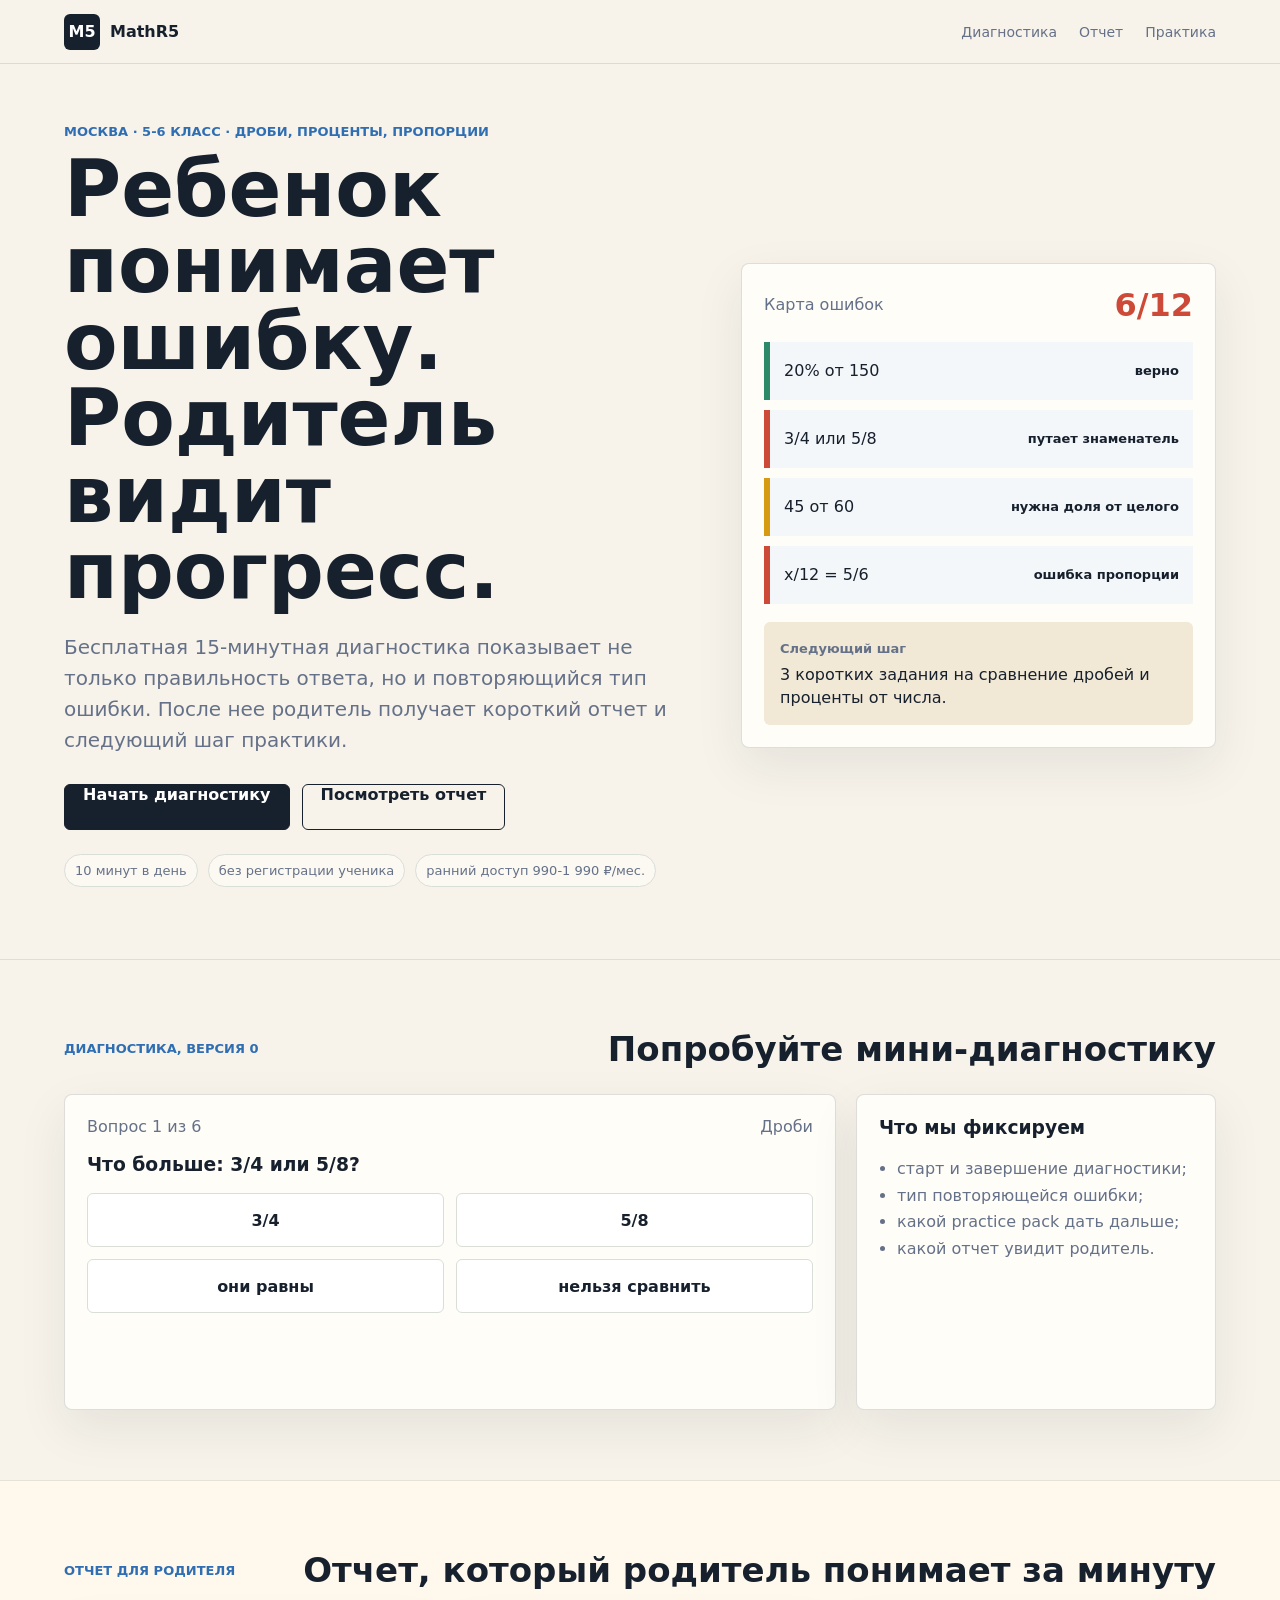
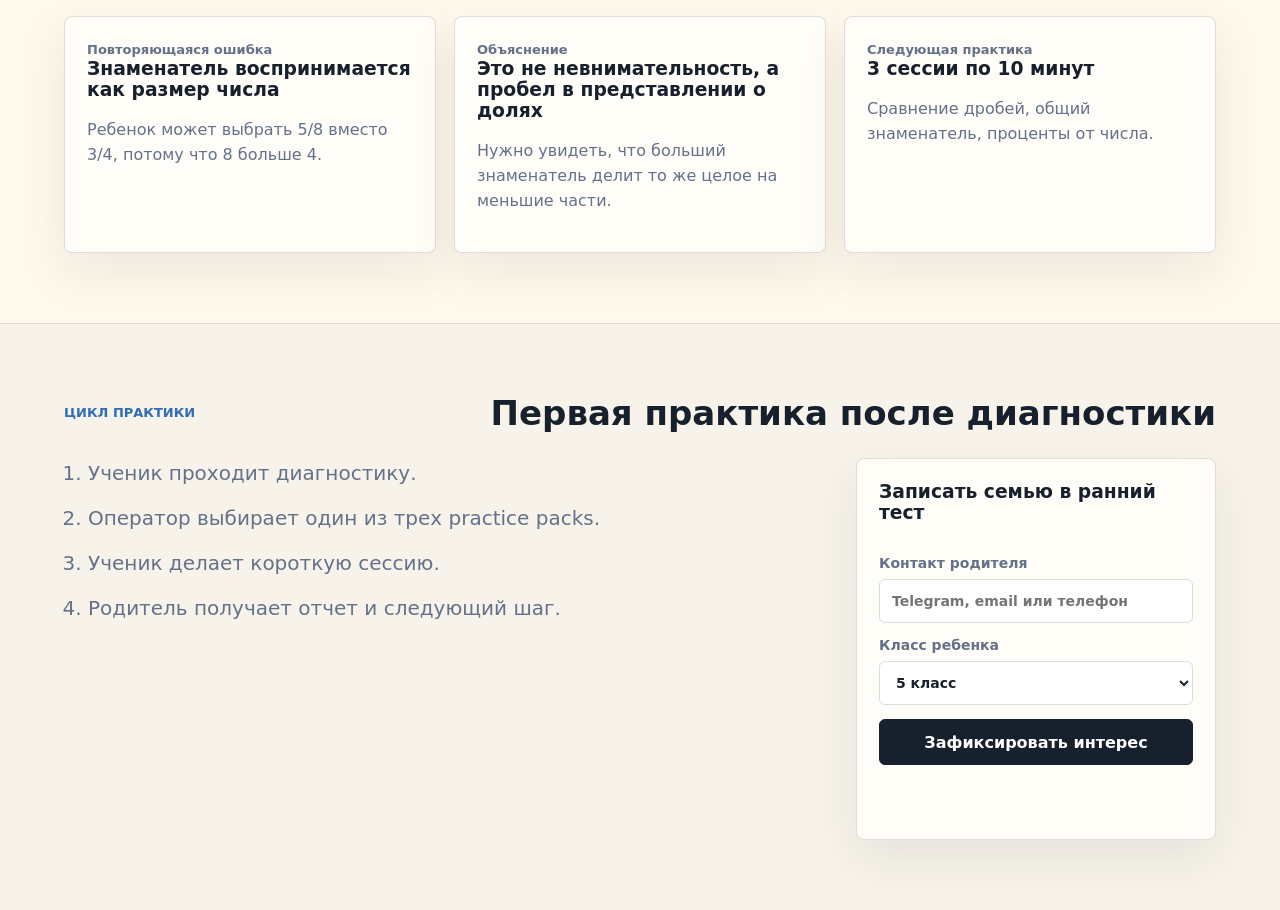
==== index.html @ 2b691938 "Create MathR5 GitHub Pages prototype" ====
<!doctype html>
<html lang="ru">
  <head>
    <meta charset="utf-8" />
    <meta name="viewport" content="width=device-width, initial-scale=1" />
    <title>MathR5 | Диагностика математики 5-6 класс</title>
    <link rel="stylesheet" href="./styles.css" />
  </head>
  <body>
    <header class="topbar">
      <div class="brand">
        <span class="brand-mark">М5</span>
        <span>MathR5</span>
      </div>
      <nav aria-label="Навигация">
        <a href="#diagnostic">Диагностика</a>
        <a href="#report">Отчет</a>
        <a href="#practice">Практика</a>
      </nav>
    </header>

    <main>
      <section class="hero">
        <div class="hero-copy">
          <p class="eyebrow">Москва · 5-6 класс · дроби, проценты, пропорции</p>
          <h1>Ребенок понимает ошибку. Родитель видит прогресс.</h1>
          <p class="lead">
            Бесплатная 15-минутная диагностика показывает не только правильность ответа,
            но и повторяющийся тип ошибки. После нее родитель получает короткий отчет
            и следующий шаг практики.
          </p>
          <div class="actions">
            <a class="button primary" href="#diagnostic">Начать диагностику</a>
            <a class="button secondary" href="#report">Посмотреть отчет</a>
          </div>
          <div class="trust-row" aria-label="Ключевые условия">
            <span>10 минут в день</span>
            <span>без регистрации ученика</span>
            <span>ранний доступ 990-1 990 ₽/мес.</span>
          </div>
        </div>

        <div class="product-visual" aria-label="Пример карты ошибок">
          <div class="visual-header">
            <span>Карта ошибок</span>
            <strong>6/12</strong>
          </div>
          <div class="skill-map">
            <div class="skill-row strong">
              <span>20% от 150</span>
              <b>верно</b>
            </div>
            <div class="skill-row weak">
              <span>3/4 или 5/8</span>
              <b>путает знаменатель</b>
            </div>
            <div class="skill-row medium">
              <span>45 от 60</span>
              <b>нужна доля от целого</b>
            </div>
            <div class="skill-row weak">
              <span>x/12 = 5/6</span>
              <b>ошибка пропорции</b>
            </div>
          </div>
          <div class="mini-report">
            <span>Следующий шаг</span>
            <p>3 коротких задания на сравнение дробей и проценты от числа.</p>
          </div>
        </div>
      </section>

      <section class="band" id="diagnostic">
        <div class="section-head">
          <p class="eyebrow">Диагностика, версия 0</p>
          <h2>Попробуйте мини-диагностику</h2>
        </div>
        <div class="diagnostic-shell">
          <div class="question-panel">
            <div class="progress">
              <span id="stepLabel">Вопрос 1 из 6</span>
              <span id="topicLabel">Дроби</span>
            </div>
            <h3 id="questionText">Что больше: 3/4 или 5/8?</h3>
            <div id="answers" class="answers" aria-label="Варианты ответа"></div>
            <div id="feedback" class="feedback" aria-live="polite"></div>
          </div>
          <aside class="diagnostic-side">
            <h3>Что мы фиксируем</h3>
            <ul>
              <li>старт и завершение диагностики;</li>
              <li>тип повторяющейся ошибки;</li>
              <li>какой practice pack дать дальше;</li>
              <li>какой отчет увидит родитель.</li>
            </ul>
          </aside>
        </div>
      </section>

      <section class="band light" id="report">
        <div class="section-head">
          <p class="eyebrow">Отчет для родителя</p>
          <h2>Отчет, который родитель понимает за минуту</h2>
        </div>
        <div class="report-grid">
          <article>
            <span>Повторяющаяся ошибка</span>
            <h3>Знаменатель воспринимается как размер числа</h3>
            <p>Ребенок может выбрать 5/8 вместо 3/4, потому что 8 больше 4.</p>
          </article>
          <article>
            <span>Объяснение</span>
            <h3>Это не невнимательность, а пробел в представлении о долях</h3>
            <p>Нужно увидеть, что больший знаменатель делит то же целое на меньшие части.</p>
          </article>
          <article>
            <span>Следующая практика</span>
            <h3>3 сессии по 10 минут</h3>
            <p>Сравнение дробей, общий знаменатель, проценты от числа.</p>
          </article>
        </div>
      </section>

      <section class="band" id="practice">
        <div class="section-head">
          <p class="eyebrow">Цикл практики</p>
          <h2>Первая практика после диагностики</h2>
        </div>
        <div class="practice-layout">
          <div>
            <ol class="steps">
              <li>Ученик проходит диагностику.</li>
              <li>Оператор выбирает один из трех practice packs.</li>
              <li>Ученик делает короткую сессию.</li>
              <li>Родитель получает отчет и следующий шаг.</li>
            </ol>
          </div>
          <form class="waitlist" id="waitlistForm">
            <h3>Записать семью в ранний тест</h3>
            <label>
              Контакт родителя
              <input name="contact" placeholder="Telegram, email или телефон" />
            </label>
            <label>
              Класс ребенка
              <select name="grade">
                <option>5 класс</option>
                <option>6 класс</option>
              </select>
            </label>
            <button type="submit">Зафиксировать интерес</button>
            <p id="formNote" class="form-note" aria-live="polite"></p>
          </form>
        </div>
      </section>
    </main>

    <script src="./app.js"></script>
  </body>
</html>
---- styles.css ----
:root {
  --ink: #17202d;
  --muted: #657188;
  --line: #d9ded7;
  --paper: #f7f3ea;
  --white: #fffdf8;
  --blue: #2f6eb3;
  --red: #cc4a37;
  --green: #2d8a68;
  --amber: #d79a13;
  --violet: #7256a8;
}

* {
  box-sizing: border-box;
}

body {
  margin: 0;
  color: var(--ink);
  background: var(--paper);
  font-family: Inter, ui-sans-serif, system-ui, -apple-system, BlinkMacSystemFont, "Segoe UI", sans-serif;
  overflow-x: hidden;
}

a {
  color: inherit;
}

.topbar {
  position: sticky;
  top: 0;
  z-index: 10;
  display: flex;
  align-items: center;
  justify-content: space-between;
  min-height: 64px;
  padding: 0 5vw;
  border-bottom: 1px solid rgba(23, 32, 45, 0.12);
  background: rgba(247, 243, 234, 0.96);
  backdrop-filter: blur(10px);
}

.brand,
nav,
.actions,
.trust-row {
  display: flex;
  align-items: center;
}

.brand {
  gap: 10px;
  font-weight: 800;
}

.brand-mark {
  display: inline-grid;
  place-items: center;
  width: 36px;
  height: 36px;
  color: #fff;
  background: var(--ink);
  border-radius: 6px;
}

nav {
  gap: 22px;
  color: var(--muted);
  font-size: 14px;
}

nav a {
  text-decoration: none;
}

.hero {
  display: grid;
  grid-template-columns: minmax(0, 1.02fr) minmax(320px, 0.78fr);
  gap: 56px;
  align-items: center;
  min-height: calc(100vh - 64px);
  padding: 60px 5vw 72px;
}

.hero-copy {
  min-width: 0;
  max-width: 100%;
}

.eyebrow {
  margin: 0 0 12px;
  color: var(--blue);
  font-size: 13px;
  font-weight: 800;
  letter-spacing: 0;
  text-transform: uppercase;
  overflow-wrap: anywhere;
}

h1,
h2,
h3,
p {
  margin-top: 0;
}

h1 {
  max-width: 760px;
  margin-bottom: 22px;
  font-size: clamp(44px, 7vw, 78px);
  line-height: 0.98;
  letter-spacing: 0;
}

h2 {
  margin-bottom: 0;
  font-size: 34px;
  line-height: 1.12;
  letter-spacing: 0;
}

.lead {
  max-width: 680px;
  color: var(--muted);
  font-size: 20px;
  line-height: 1.55;
  overflow-wrap: anywhere;
}

.actions {
  gap: 12px;
  margin-top: 28px;
  flex-wrap: wrap;
}

.button,
button {
  min-height: 46px;
  padding: 0 18px;
  border: 1px solid var(--ink);
  border-radius: 6px;
  cursor: pointer;
  font: inherit;
  font-weight: 800;
  text-decoration: none;
}

.primary,
button {
  color: #fff;
  background: var(--ink);
}

.secondary {
  background: transparent;
}

.trust-row {
  gap: 10px;
  margin-top: 24px;
  flex-wrap: wrap;
}

.trust-row span {
  padding: 8px 10px;
  border: 1px solid var(--line);
  border-radius: 999px;
  color: var(--muted);
  background: rgba(255, 253, 248, 0.68);
  font-size: 13px;
}

.product-visual,
.question-panel,
.diagnostic-side,
.report-grid article,
.waitlist {
  min-width: 0;
  border: 1px solid rgba(23, 32, 45, 0.14);
  border-radius: 8px;
  background: var(--white);
  box-shadow: 0 18px 50px rgba(23, 32, 45, 0.08);
}

.product-visual {
  padding: 22px;
}

.visual-header,
.progress {
  display: flex;
  align-items: center;
  justify-content: space-between;
  margin-bottom: 18px;
  color: var(--muted);
}

.visual-header strong {
  color: var(--red);
  font-size: 32px;
}

.skill-map {
  display: grid;
  gap: 10px;
}

.skill-row {
  display: grid;
  grid-template-columns: 1fr auto;
  gap: 16px;
  align-items: center;
  min-height: 58px;
  padding: 14px;
  border-left: 6px solid var(--blue);
  background: #f4f7fa;
}

.skill-row b {
  font-size: 13px;
}

.skill-row.strong {
  border-color: var(--green);
}

.skill-row.medium {
  border-color: var(--amber);
}

.skill-row.weak {
  border-color: var(--red);
}

.mini-report {
  margin-top: 18px;
  padding: 16px;
  background: #f1e8d6;
  border-radius: 6px;
}

.mini-report span,
.report-grid span {
  color: var(--muted);
  font-size: 13px;
  font-weight: 800;
}

.mini-report p {
  margin: 6px 0 0;
  line-height: 1.45;
}

.band {
  padding: 70px 5vw;
  border-top: 1px solid rgba(23, 32, 45, 0.1);
}

.band.light {
  background: #fff8ec;
}

.section-head {
  display: flex;
  align-items: end;
  justify-content: space-between;
  gap: 28px;
  margin-bottom: 26px;
}

.diagnostic-shell,
.practice-layout {
  display: grid;
  grid-template-columns: minmax(0, 1fr) 360px;
  gap: 20px;
}

.question-panel,
.diagnostic-side,
.waitlist {
  padding: 22px;
}

.answers {
  display: grid;
  grid-template-columns: repeat(2, minmax(0, 1fr));
  gap: 12px;
  margin-top: 18px;
}

.answer {
  min-height: 54px;
  border-color: var(--line);
  background: #fff;
  color: var(--ink);
}

.answer.correct {
  border-color: var(--green);
  color: var(--green);
}

.answer.wrong {
  border-color: var(--red);
  color: var(--red);
}

.feedback {
  min-height: 56px;
  margin-top: 18px;
  color: var(--muted);
  line-height: 1.45;
}

.diagnostic-side ul {
  margin: 0;
  padding-left: 18px;
  color: var(--muted);
  line-height: 1.65;
}

.report-grid {
  display: grid;
  grid-template-columns: repeat(3, minmax(0, 1fr));
  gap: 18px;
}

.report-grid article {
  padding: 22px;
}

.report-grid p,
.steps {
  color: var(--muted);
  line-height: 1.55;
}

.steps {
  margin: 0;
  padding-left: 24px;
  font-size: 20px;
}

.steps li + li {
  margin-top: 14px;
}

.waitlist {
  display: grid;
  gap: 14px;
}

label {
  display: grid;
  gap: 8px;
  color: var(--muted);
  font-size: 14px;
  font-weight: 700;
}

input,
select {
  width: 100%;
  min-height: 44px;
  padding: 0 12px;
  border: 1px solid var(--line);
  border-radius: 6px;
  background: #fff;
  color: var(--ink);
  font: inherit;
}

.form-note {
  min-height: 22px;
  color: var(--green);
  font-weight: 800;
}

@media (max-width: 900px) {
  .topbar {
    align-items: flex-start;
    flex-direction: column;
    gap: 12px;
    padding: 14px 5vw;
  }

  nav {
    width: 100%;
    justify-content: flex-start;
    gap: 10px;
    flex-wrap: wrap;
  }

  .hero,
  .diagnostic-shell,
  .practice-layout,
  .report-grid {
    grid-template-columns: 1fr;
  }

  .hero {
    min-height: auto;
    padding-top: 42px;
  }

  h1 {
    font-size: 40px;
    line-height: 1.08;
    overflow-wrap: anywhere;
  }

  .answers {
    grid-template-columns: 1fr;
  }

  .actions {
    align-items: stretch;
    flex-direction: column;
  }

  .button,
  button {
    width: 100%;
    text-align: center;
  }

  .skill-row {
    grid-template-columns: 1fr;
    gap: 6px;
  }

  .lead {
    max-width: 100%;
    font-size: 18px;
  }
}
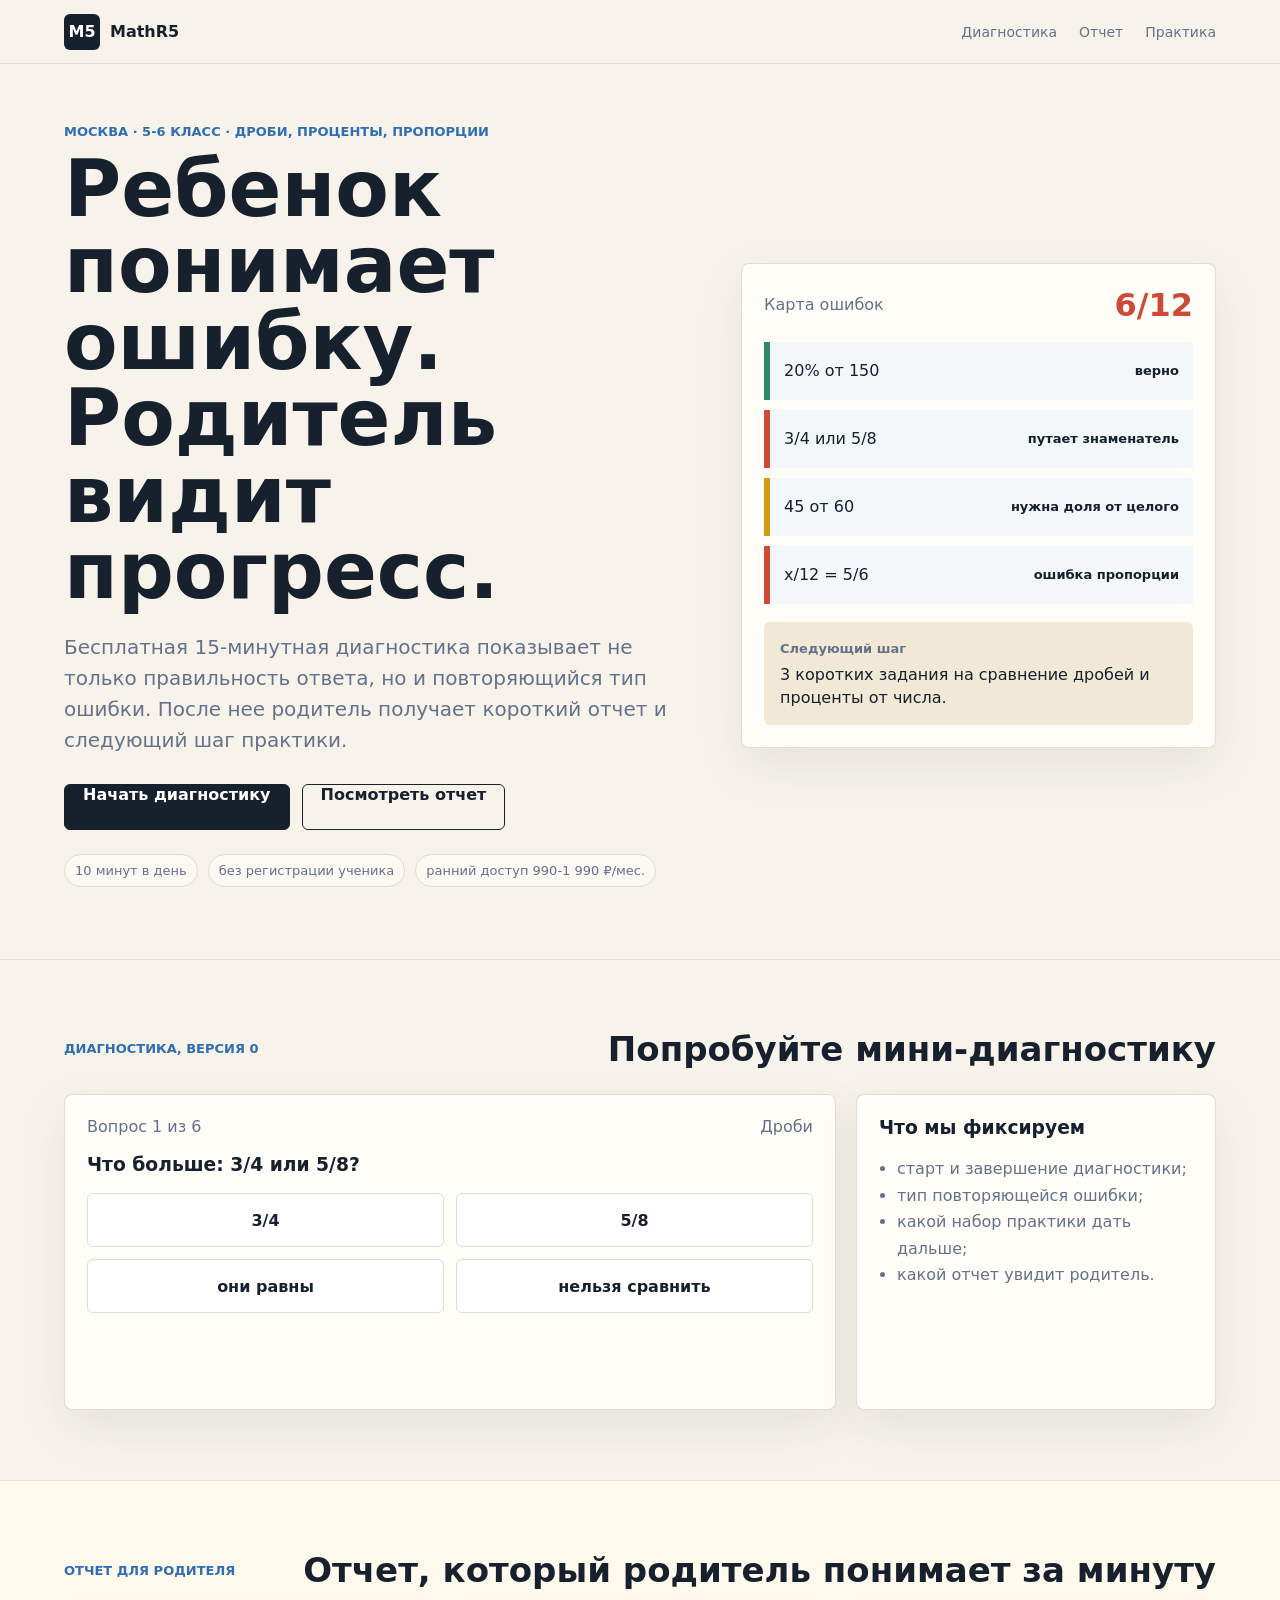
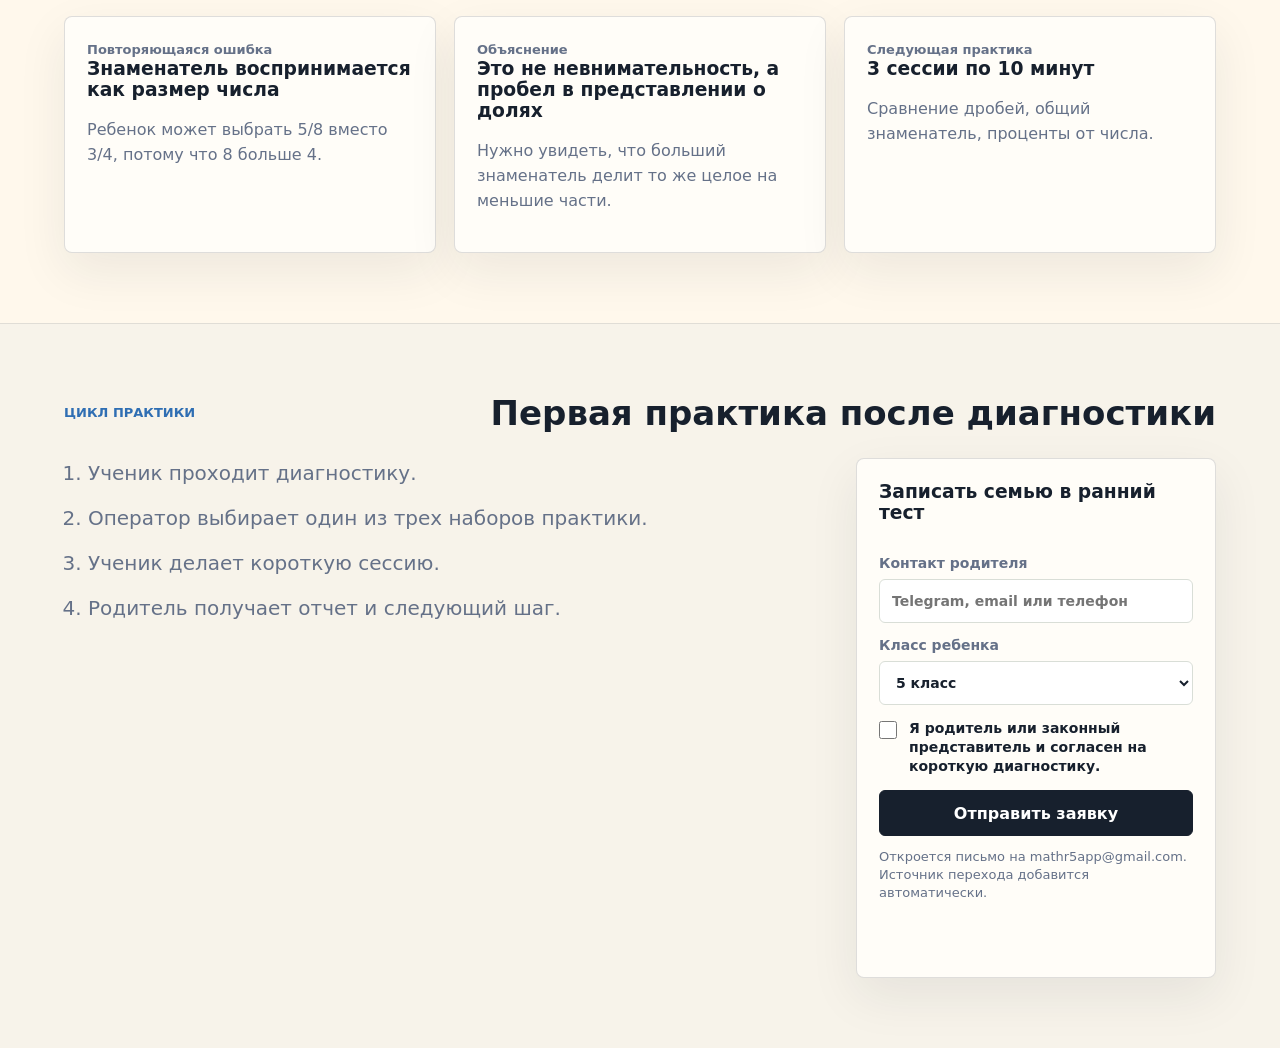
==== commit 9768604c: "Connect email lead capture" ====
--- a/index.html
+++ b/index.html
@@ -90,7 +90,7 @@
             <ul>
               <li>старт и завершение диагностики;</li>
               <li>тип повторяющейся ошибки;</li>
-              <li>какой practice pack дать дальше;</li>
+              <li>какой набор практики дать дальше;</li>
               <li>какой отчет увидит родитель.</li>
             </ul>
           </aside>
@@ -130,7 +130,7 @@
           <div>
             <ol class="steps">
               <li>Ученик проходит диагностику.</li>
-              <li>Оператор выбирает один из трех practice packs.</li>
+              <li>Оператор выбирает один из трех наборов практики.</li>
               <li>Ученик делает короткую сессию.</li>
               <li>Родитель получает отчет и следующий шаг.</li>
             </ol>
@@ -148,7 +148,12 @@
                 <option>6 класс</option>
               </select>
             </label>
-            <button type="submit">Зафиксировать интерес</button>
+            <label class="consent-row">
+              <input name="consent" type="checkbox" required />
+              <span>Я родитель или законный представитель и согласен на короткую диагностику.</span>
+            </label>
+            <button type="submit">Отправить заявку</button>
+            <p class="small-note">Откроется письмо на mathr5app@gmail.com. Источник перехода добавится автоматически.</p>
             <p id="formNote" class="form-note" aria-live="polite"></p>
           </form>
         </div>
--- a/styles.css
+++ b/styles.css
@@ -371,6 +371,28 @@
   font: inherit;
 }
 
+.consent-row {
+  grid-template-columns: 20px 1fr;
+  align-items: start;
+  gap: 10px;
+  color: var(--ink);
+  font-weight: 600;
+  line-height: 1.35;
+}
+
+.consent-row input {
+  width: 18px;
+  min-height: 18px;
+  margin: 2px 0 0;
+}
+
+.small-note {
+  margin: -2px 0 0;
+  color: var(--muted);
+  font-size: 13px;
+  line-height: 1.4;
+}
+
 .form-note {
   min-height: 22px;
   color: var(--green);
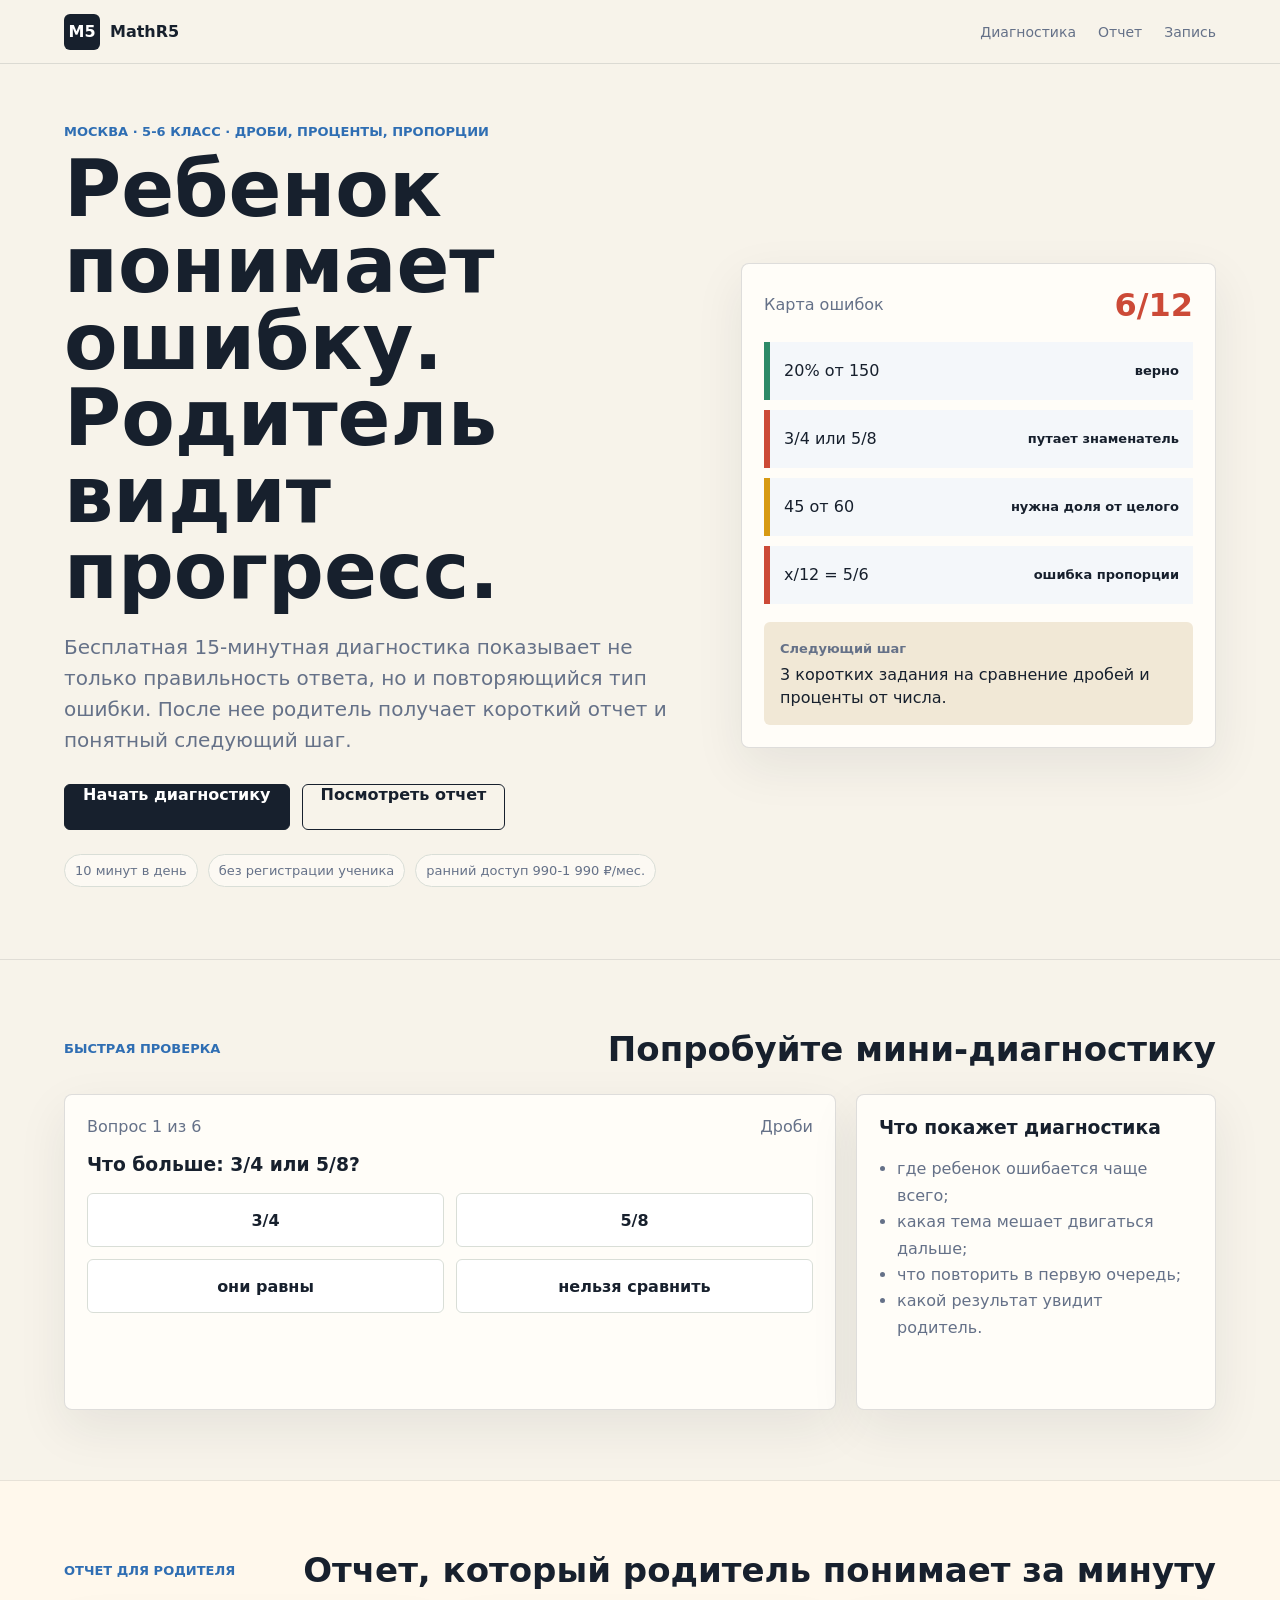
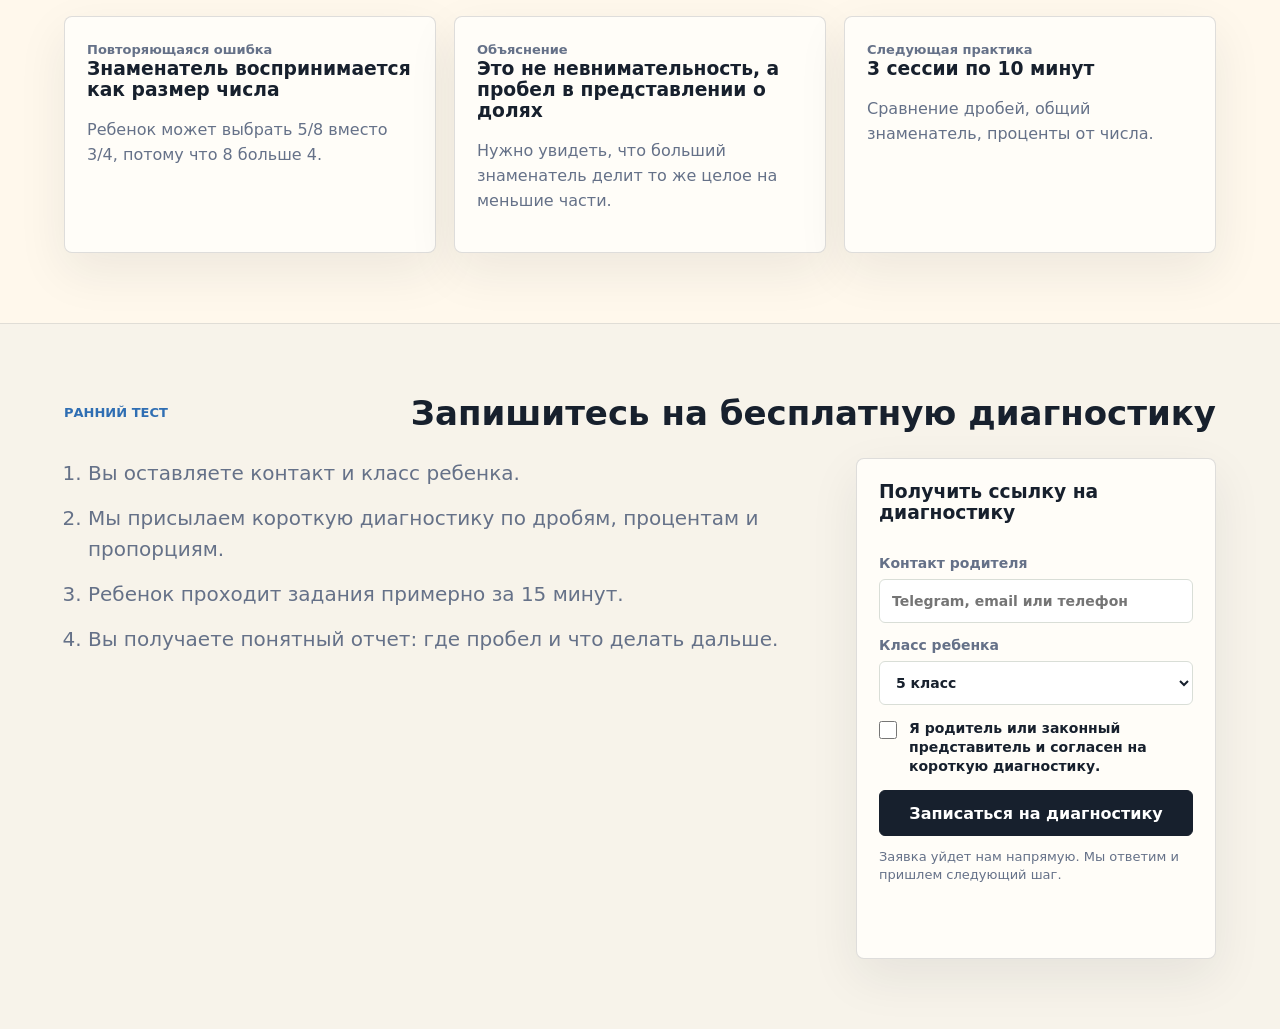
==== commit 4445b76d: "Replace mailto lead capture" ====
--- a/index.html
+++ b/index.html
@@ -15,7 +15,7 @@
       <nav aria-label="Навигация">
         <a href="#diagnostic">Диагностика</a>
         <a href="#report">Отчет</a>
-        <a href="#practice">Практика</a>
+        <a href="#signup">Запись</a>
       </nav>
     </header>
 
@@ -27,7 +27,7 @@
           <p class="lead">
             Бесплатная 15-минутная диагностика показывает не только правильность ответа,
             но и повторяющийся тип ошибки. После нее родитель получает короткий отчет
-            и следующий шаг практики.
+            и понятный следующий шаг.
           </p>
           <div class="actions">
             <a class="button primary" href="#diagnostic">Начать диагностику</a>
@@ -72,7 +72,7 @@
 
       <section class="band" id="diagnostic">
         <div class="section-head">
-          <p class="eyebrow">Диагностика, версия 0</p>
+          <p class="eyebrow">Быстрая проверка</p>
           <h2>Попробуйте мини-диагностику</h2>
         </div>
         <div class="diagnostic-shell">
@@ -86,12 +86,12 @@
             <div id="feedback" class="feedback" aria-live="polite"></div>
           </div>
           <aside class="diagnostic-side">
-            <h3>Что мы фиксируем</h3>
+            <h3>Что покажет диагностика</h3>
             <ul>
-              <li>старт и завершение диагностики;</li>
-              <li>тип повторяющейся ошибки;</li>
-              <li>какой набор практики дать дальше;</li>
-              <li>какой отчет увидит родитель.</li>
+              <li>где ребенок ошибается чаще всего;</li>
+              <li>какая тема мешает двигаться дальше;</li>
+              <li>что повторить в первую очередь;</li>
+              <li>какой результат увидит родитель.</li>
             </ul>
           </aside>
         </div>
@@ -121,29 +121,33 @@
         </div>
       </section>
 
-      <section class="band" id="practice">
+      <section class="band" id="signup">
         <div class="section-head">
-          <p class="eyebrow">Цикл практики</p>
-          <h2>Первая практика после диагностики</h2>
+          <p class="eyebrow">Ранний тест</p>
+          <h2>Запишитесь на бесплатную диагностику</h2>
         </div>
         <div class="practice-layout">
           <div>
             <ol class="steps">
-              <li>Ученик проходит диагностику.</li>
-              <li>Оператор выбирает один из трех наборов практики.</li>
-              <li>Ученик делает короткую сессию.</li>
-              <li>Родитель получает отчет и следующий шаг.</li>
+              <li>Вы оставляете контакт и класс ребенка.</li>
+              <li>Мы присылаем короткую диагностику по дробям, процентам и пропорциям.</li>
+              <li>Ребенок проходит задания примерно за 15 минут.</li>
+              <li>Вы получаете понятный отчет: где пробел и что делать дальше.</li>
             </ol>
           </div>
-          <form class="waitlist" id="waitlistForm">
-            <h3>Записать семью в ранний тест</h3>
+          <form class="waitlist" id="waitlistForm" action="https://flowform.to/submit" method="POST">
+            <input type="hidden" name="_to" value="mathr5app@gmail.com" />
+            <input type="hidden" name="_subject" value="Новая заявка MathR5" />
+            <input type="hidden" name="_next" id="nextUrl" value="https://nvolkovsky1.github.io/mathR5/thanks.html" />
+            <input type="hidden" name="Источник" id="sourceField" value="прямой переход" />
+            <h3>Получить ссылку на диагностику</h3>
             <label>
               Контакт родителя
-              <input name="contact" placeholder="Telegram, email или телефон" />
+              <input name="Контакт родителя" placeholder="Telegram, email или телефон" required />
             </label>
             <label>
               Класс ребенка
-              <select name="grade">
+              <select name="Класс ребенка">
                 <option>5 класс</option>
                 <option>6 класс</option>
               </select>
@@ -152,8 +156,8 @@
               <input name="consent" type="checkbox" required />
               <span>Я родитель или законный представитель и согласен на короткую диагностику.</span>
             </label>
-            <button type="submit">Отправить заявку</button>
-            <p class="small-note">Откроется письмо на mathr5app@gmail.com. Источник перехода добавится автоматически.</p>
+            <button type="submit">Записаться на диагностику</button>
+            <p class="small-note">Заявка уйдет нам напрямую. Мы ответим и пришлем следующий шаг.</p>
             <p id="formNote" class="form-note" aria-live="polite"></p>
           </form>
         </div>
--- a/styles.css
+++ b/styles.css
@@ -399,6 +399,30 @@
   font-weight: 800;
 }
 
+.thanks-page {
+  display: grid;
+  min-height: 100vh;
+  place-items: center;
+  padding: 32px 5vw;
+}
+
+.thanks-card {
+  width: min(760px, 100%);
+  padding: 34px;
+  border: 1px solid rgba(23, 32, 45, 0.14);
+  border-radius: 8px;
+  background: var(--white);
+  box-shadow: 0 18px 50px rgba(23, 32, 45, 0.08);
+}
+
+.thanks-card .brand {
+  margin-bottom: 32px;
+}
+
+.thanks-card h1 {
+  font-size: 52px;
+}
+
 @media (max-width: 900px) {
   .topbar {
     align-items: flex-start;
